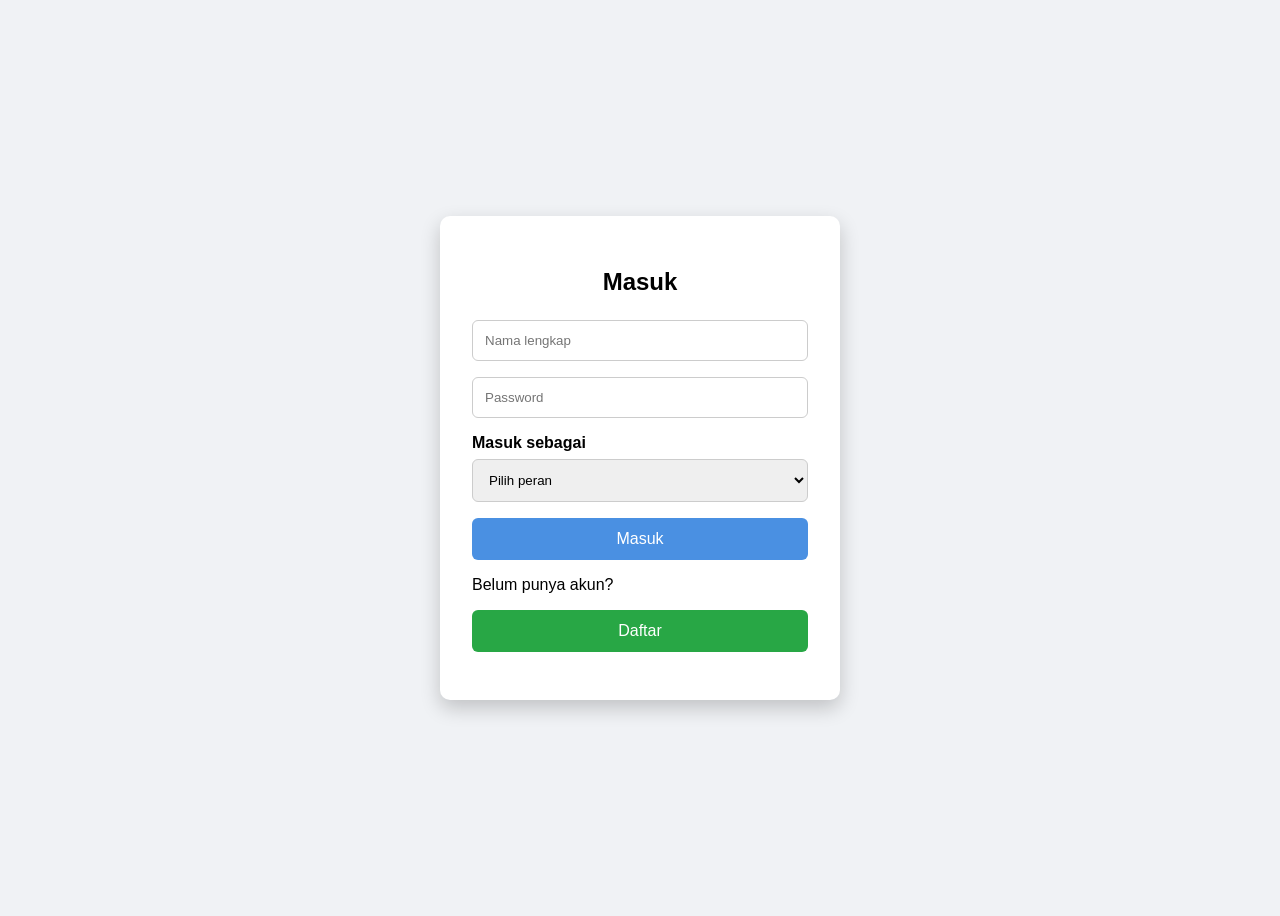
==== index.html @ 67456d5a "Initial Commit" ====
<!DOCTYPE html>
<html lang="en">
<head>
  <meta charset="UTF-8" />
  <meta name="viewport" content="width=device-width, initial-scale=1.0"/>
  <title>Halaman Masuk</title>
  <link rel="stylesheet" href="stylelogin.css" />
</head>
<body>
  <div class="login-container">
    <form class="login-form" action="proseslogin.php" method="post">
      <h2>Masuk</h2>

      <div class="input-group mb-3">
        <!-- Tambahkan name="nama" -->
        <input type="text" class="form-control" name="nama" placeholder="Nama lengkap" required />
        <div class="input-group-text"><span class="bi bi-person"></span></div>
      </div>

      <div class="input-group mb-3">
        <!-- Tambahkan name="password" -->
        <input type="password" class="form-control" name="password" placeholder="Password" required />
        <div class="input-group-text"><span class="bi bi-lock-fill"></span></div>
      </div>

      <div class="input-group">
        <label for="role">Masuk sebagai</label>
        <select id="role" name="role" required>
          <option value="" disabled selected>Pilih peran</option>
          <option value="admin">Admin</option>
          <option value="guru">Guru</option>
          <option value="siswa">Siswa</option>
        </select>
      </div>

      <button type="submit">Masuk</button>
      <p>Belum punya akun? <a href="pageregister.html" class="register-button">Daftar</a></p>
    </form>
  </div>
</body>
</html>
---- stylelogin.css ----
* {
  box-sizing: border-box;
  font-family: Arial, sans-serif;
}

body {
  background: #f0f2f5;
  display: flex;
  align-items: center;
  justify-content: center;
  height: 100vh;
}

.login-container {
  background-color: white;
  padding: 2rem;
  border-radius: 10px;
  box-shadow: 0 8px 20px rgba(0, 0, 0, 0.2);
  width: 100%;
  max-width: 400px;
}

.login-form h2 {
  text-align: center;
  margin-bottom: 1.5rem;
}

.input-group {
  margin-bottom: 1rem;
}

.input-group label {
  display: block;
  margin-bottom: 0.4rem;
  font-weight: bold;
}

.input-group input,
.input-group select {
  width: 100%;
  padding: 0.75rem;
  border: 1px solid #ccc;
  border-radius: 6px;
}

button {
  width: 100%;
  padding: 0.75rem;
  background-color: #4a90e2;
  color: white;
  border: none;
  border-radius: 6px;
  font-size: 1rem;
  cursor: pointer;
  transition: background-color 0.3s;
}

button:hover {
  background-color: #357abd;
}

.register-button {
  display: block;
  text-align: center;
  background-color: #28a745;
  color: white;
  padding: 0.75rem;
  text-decoration: none;
  border-radius: 6px;
  margin-top: 1rem;
  transition: background-color 0.3s;
}

.register-button:hover {
  background-color: #218838;
}
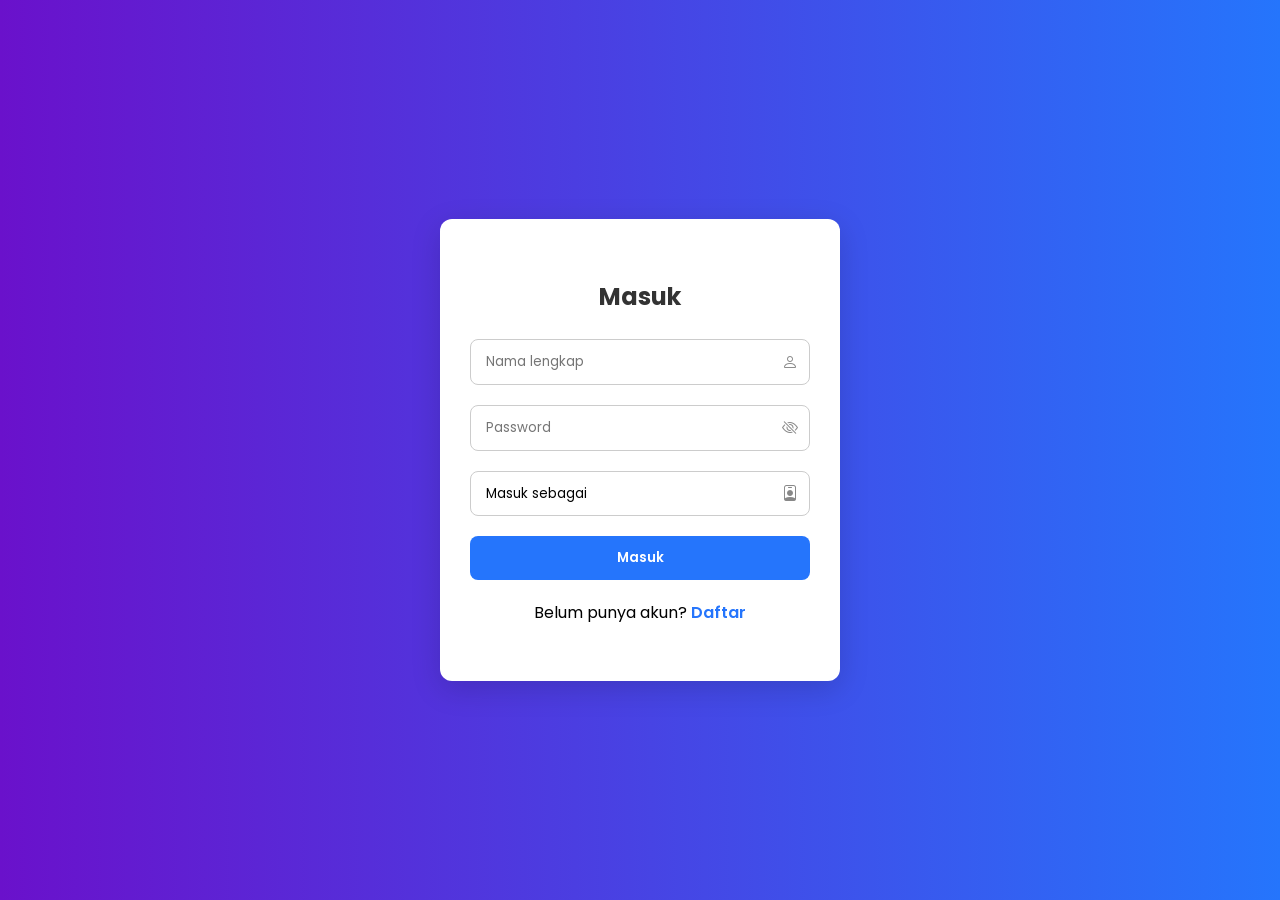
==== commit 04555071: "Perbaikan tampilan" ====
--- a/index.html
+++ b/index.html
@@ -1,41 +1,198 @@
 <!DOCTYPE html>
-<html lang="en">
+<html lang="id">
 <head>
   <meta charset="UTF-8" />
   <meta name="viewport" content="width=device-width, initial-scale=1.0"/>
   <title>Halaman Masuk</title>
-  <link rel="stylesheet" href="stylelogin.css" />
+  <link href="https://fonts.googleapis.com/css2?family=Poppins:wght@400;600&display=swap" rel="stylesheet">
+  <link href="https://cdn.jsdelivr.net/npm/bootstrap-icons@1.10.5/font/bootstrap-icons.css" rel="stylesheet">
+  <style>
+    * {
+      box-sizing: border-box;
+      font-family: 'Poppins', sans-serif;
+    }
+    body {
+      margin: 0;
+      padding: 0;
+      background: linear-gradient(to right, #6a11cb, #2575fc);
+      height: 100vh;
+      display: flex;
+      align-items: center;
+      justify-content: center;
+    }
+    .login-container {
+      background: #fff;
+      padding: 40px 30px;
+      border-radius: 12px;
+      box-shadow: 0 8px 30px rgba(0, 0, 0, 0.15);
+      width: 100%;
+      max-width: 400px;
+    }
+    .login-form h2 {
+      text-align: center;
+      margin-bottom: 25px;
+      color: #333;
+    }
+    .input-group {
+      position: relative;
+      margin-bottom: 20px;
+    }
+    .input-group input, .input-group select {
+      width: 100%;
+      padding: 12px 40px 12px 15px;
+      border: 1px solid #ccc;
+      border-radius: 8px;
+      outline: none;
+      transition: border-color 0.3s;
+    }
+    .input-group input:focus, .input-group select:focus {
+      border-color: #2575fc;
+    }
+    .input-group .input-group-icon {
+      position: absolute;
+      top: 50%;
+      right: 12px;
+      transform: translateY(-50%);
+      color: #888;
+    }
+    select {
+      appearance: none;
+      background-color: #fff;
+    }
+    button[type="submit"] {
+      width: 100%;
+      padding: 12px;
+      background: #2575fc;
+      color: white;
+      border: none;
+      border-radius: 8px;
+      font-weight: 600;
+      cursor: pointer;
+      transition: background 0.3s;
+    }
+    button[type="submit"]:hover {
+      background: #1a5edb;
+    }
+    p {
+      text-align: center;
+      margin-top: 20px;
+    }
+    .register-button {
+      color: #2575fc;
+      text-decoration: none;
+      font-weight: 600;
+    }
+    .register-button:hover {
+      text-decoration: underline;
+    }
+
+    /* Modal Styling */
+    .modal-bg {
+      display: none;
+      position: fixed;
+      z-index: 9999;
+      top: 0; left: 0;
+      width: 100vw;
+      height: 100vh;
+      background: rgba(0,0,0,0.4);
+      align-items: center;
+      justify-content: center;
+    }
+    .modal-box {
+      background: #fff;
+      padding: 24px 32px;
+      border-radius: 10px;
+      text-align: center;
+      box-shadow: 0 2px 16px rgba(0,0,0,0.2);
+      max-width: 320px;
+    }
+    .modal-box button {
+      margin-top: 18px;
+      padding: 10px 24px;
+      background: #dc3545;
+      color: #fff;
+      border: none;
+      border-radius: 4px;
+      cursor: pointer;
+    }
+    .modal-box button:hover {
+      background: #b52a37;
+    }
+  </style>
 </head>
 <body>
   <div class="login-container">
     <form class="login-form" action="proseslogin.php" method="post">
       <h2>Masuk</h2>
 
-      <div class="input-group mb-3">
-        <!-- Tambahkan name="nama" -->
-        <input type="text" class="form-control" name="nama" placeholder="Nama lengkap" required />
-        <div class="input-group-text"><span class="bi bi-person"></span></div>
+      <div class="input-group">
+        <input type="text" name="nama" placeholder="Nama lengkap" required />
+        <i class="bi bi-person input-group-icon"></i>
       </div>
-
-      <div class="input-group mb-3">
-        <!-- Tambahkan name="password" -->
-        <input type="password" class="form-control" name="password" placeholder="Password" required />
-        <div class="input-group-text"><span class="bi bi-lock-fill"></span></div>
-      </div>
+<div class="input-group">
+  <input type="password" name="password" id="password" placeholder="Password" required />
+  <i class="bi bi-eye-slash input-group-icon" id="togglePassword" style="cursor: pointer;"></i>
+</div>
 
       <div class="input-group">
-        <label for="role">Masuk sebagai</label>
-        <select id="role" name="role" required>
-          <option value="" disabled selected>Pilih peran</option>
+        <select name="role" required>
+          <option value="" disabled selected>Masuk sebagai</option>
           <option value="admin">Admin</option>
           <option value="guru">Guru</option>
           <option value="siswa">Siswa</option>
         </select>
+        <i class="bi bi-person-badge input-group-icon"></i>
       </div>
 
       <button type="submit">Masuk</button>
       <p>Belum punya akun? <a href="pageregister.html" class="register-button">Daftar</a></p>
     </form>
   </div>
+
+  <!-- Modal Error -->
+  <div class="modal-bg" id="modalWarning">
+    <div class="modal-box">
+      <div id="modalMsg"></div>
+      <button onclick="closeModal()">Tutup</button>
+    </div>
+  </div>
+
+  <script>
+    function getQueryParam(name) {
+      const url = new URL(window.location.href);
+      return url.searchParams.get(name);
+    }
+    function closeModal() {
+      document.getElementById('modalWarning').style.display = 'none';
+      const url = new URL(window.location.href);
+      url.searchParams.delete('error');
+      window.history.replaceState({}, document.title, url.pathname + url.search);
+    }
+    window.onload = function() {
+      const msg = getQueryParam('error');
+      if (msg) {
+        document.getElementById('modalMsg').textContent = msg;
+        document.getElementById('modalWarning').style.display = 'flex';
+      }
+    };
+
+    // Toggle visibility password
+document.getElementById("togglePassword").addEventListener("click", function () {
+  const passwordInput = document.getElementById("password");
+  const icon = this;
+  if (passwordInput.type === "password") {
+    passwordInput.type = "text";
+    icon.classList.remove("bi-eye-slash");
+    icon.classList.add("bi-eye");
+  } else {
+    passwordInput.type = "password";
+    icon.classList.remove("bi-eye");
+    icon.classList.add("bi-eye-slash");
+  }
+});
+
+  </script>
+
+  
 </body>
 </html>
